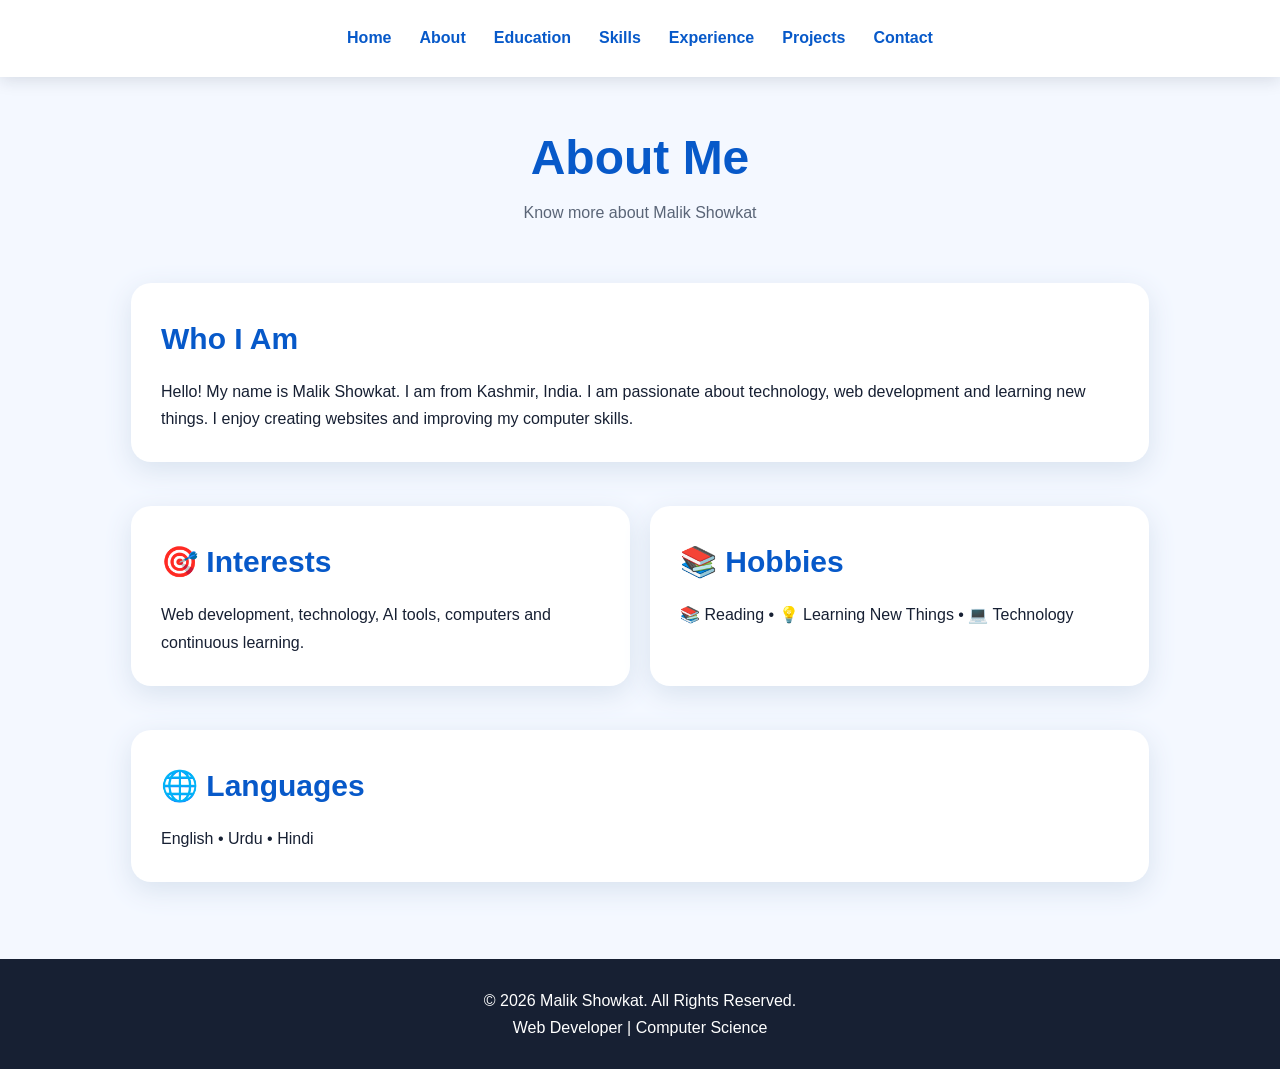
==== about.html @ 84380466 "Add files via upload" ====
<!DOCTYPE html><html lang="en"><head><meta charset="UTF-8"><!-- KEEP your exact Google Search Console verification meta tag here. Do not remove it. --><meta name="description" content="About of Malik Showkat, Web Developer from Kashmir, India."><title>About | Malik Showkat</title><meta name="viewport" content="width=device-width, initial-scale=1.0"><link rel="stylesheet" href="style.css"></head><body><nav><a href="index.html">Home</a><a href="about.html">About</a><a href="education.html">Education</a><a href="skills.html">Skills</a><a href="experience.html">Experience</a><a href="projects.html">Projects</a><a href="contact.html">Contact</a></nav><div class="page-title"><h1>About Me</h1><p>Know more about Malik Showkat</p></div><main class="container"><section class="card"><h2>Who I Am</h2><p>Hello! My name is Malik Showkat. I am from Kashmir, India. I am passionate about technology, web development and learning new things. I enjoy creating websites and improving my computer skills.</p></section><div class="grid"><section class="card"><h2>🎯 Interests</h2><p>Web development, technology, AI tools, computers and continuous learning.</p></section><section class="card"><h2>📚 Hobbies</h2><p>📚 Reading • 💡 Learning New Things • 💻 Technology</p></section></div><section class="card"><h2>🌐 Languages</h2><p>English • Urdu • Hindi</p></section></main><footer><p>© 2026 Malik Showkat. All Rights Reserved.</p><p>Web Developer | Computer Science</p></footer></body></html>
---- style.css ----
*{box-sizing:border-box;margin:0;padding:0}html{scroll-behavior:smooth}body{font-family:Arial,sans-serif;background:#f4f8ff;color:#172033;line-height:1.7}a{color:inherit}header.hero{min-height:72vh;display:flex;align-items:center;justify-content:center;text-align:center;padding:70px 20px;color:#fff;background:linear-gradient(135deg,#0759c9,#1597e5,#19b5fe);background-size:200% 200%;animation:gradient 8s ease infinite;overflow:hidden}.hero-content{animation:up .8s ease}.profile{width:175px;height:175px;border-radius:50%;object-fit:cover;border:5px solid white;box-shadow:0 12px 35px #0004;margin-bottom:20px}.hero h1{font-size:clamp(38px,7vw,62px)}.hero p{font-size:clamp(18px,3vw,23px)}.buttons{margin-top:25px}.btn{display:inline-block;padding:12px 22px;border-radius:30px;text-decoration:none;font-weight:bold;margin:5px;transition:.3s}.primary{background:#fff;color:#0759c9}.secondary{border:2px solid #fff;color:#fff}.btn:hover{transform:translateY(-4px)}nav{position:sticky;top:0;z-index:10;background:#fff;text-align:center;padding:14px;box-shadow:0 3px 16px #17203322}nav a{display:inline-block;color:#0759c9;text-decoration:none;margin:4px 8px;font-weight:bold;padding:6px;border-bottom:2px solid transparent;transition:.25s}nav a:hover,nav a.active{border-bottom-color:#1597e5}.container{max-width:1050px;margin:auto;padding:25px 16px 55px}.page-title{text-align:center;padding:40px 10px 10px;animation:up .7s ease}.page-title h1{color:#0759c9;font-size:clamp(32px,6vw,48px)}.page-title p{color:#5a6577}.card{background:#fff;border-radius:20px;padding:30px;margin:22px 0;box-shadow:0 8px 28px #d8e2ef;animation:up .7s ease;transition:.3s}.card:hover{transform:translateY(-6px)}h2{color:#0759c9;margin-bottom:14px;font-size:30px}h3{color:#0759c9}.grid{display:grid;grid-template-columns:repeat(2,1fr);gap:20px}.skills{display:flex;flex-wrap:wrap;gap:12px}.skill{background:#e5f1ff;color:#0759c9;padding:11px 17px;border-radius:22px;font-weight:bold;transition:.3s}.skill:hover{transform:scale(1.07)}.timeline{border-left:4px solid #1597e5;padding-left:22px}.timeline-item{margin-bottom:25px}.contact-list{display:grid;gap:13px}.contact-item{padding:16px;background:#f4f8ff;border-radius:12px;text-decoration:none;color:#0759c9;font-weight:bold}footer{background:#172033;color:white;text-align:center;padding:28px 16px}@keyframes up{from{opacity:0;transform:translateY(25px)}to{opacity:1;transform:translateY(0)}}@keyframes gradient{0%,100%{background-position:0 50%}50%{background-position:100% 50%}}@media(max-width:700px){nav a{font-size:14px;margin:3px 4px}.grid{grid-template-columns:1fr}.card{padding:22px}.profile{width:145px;height:145px}}
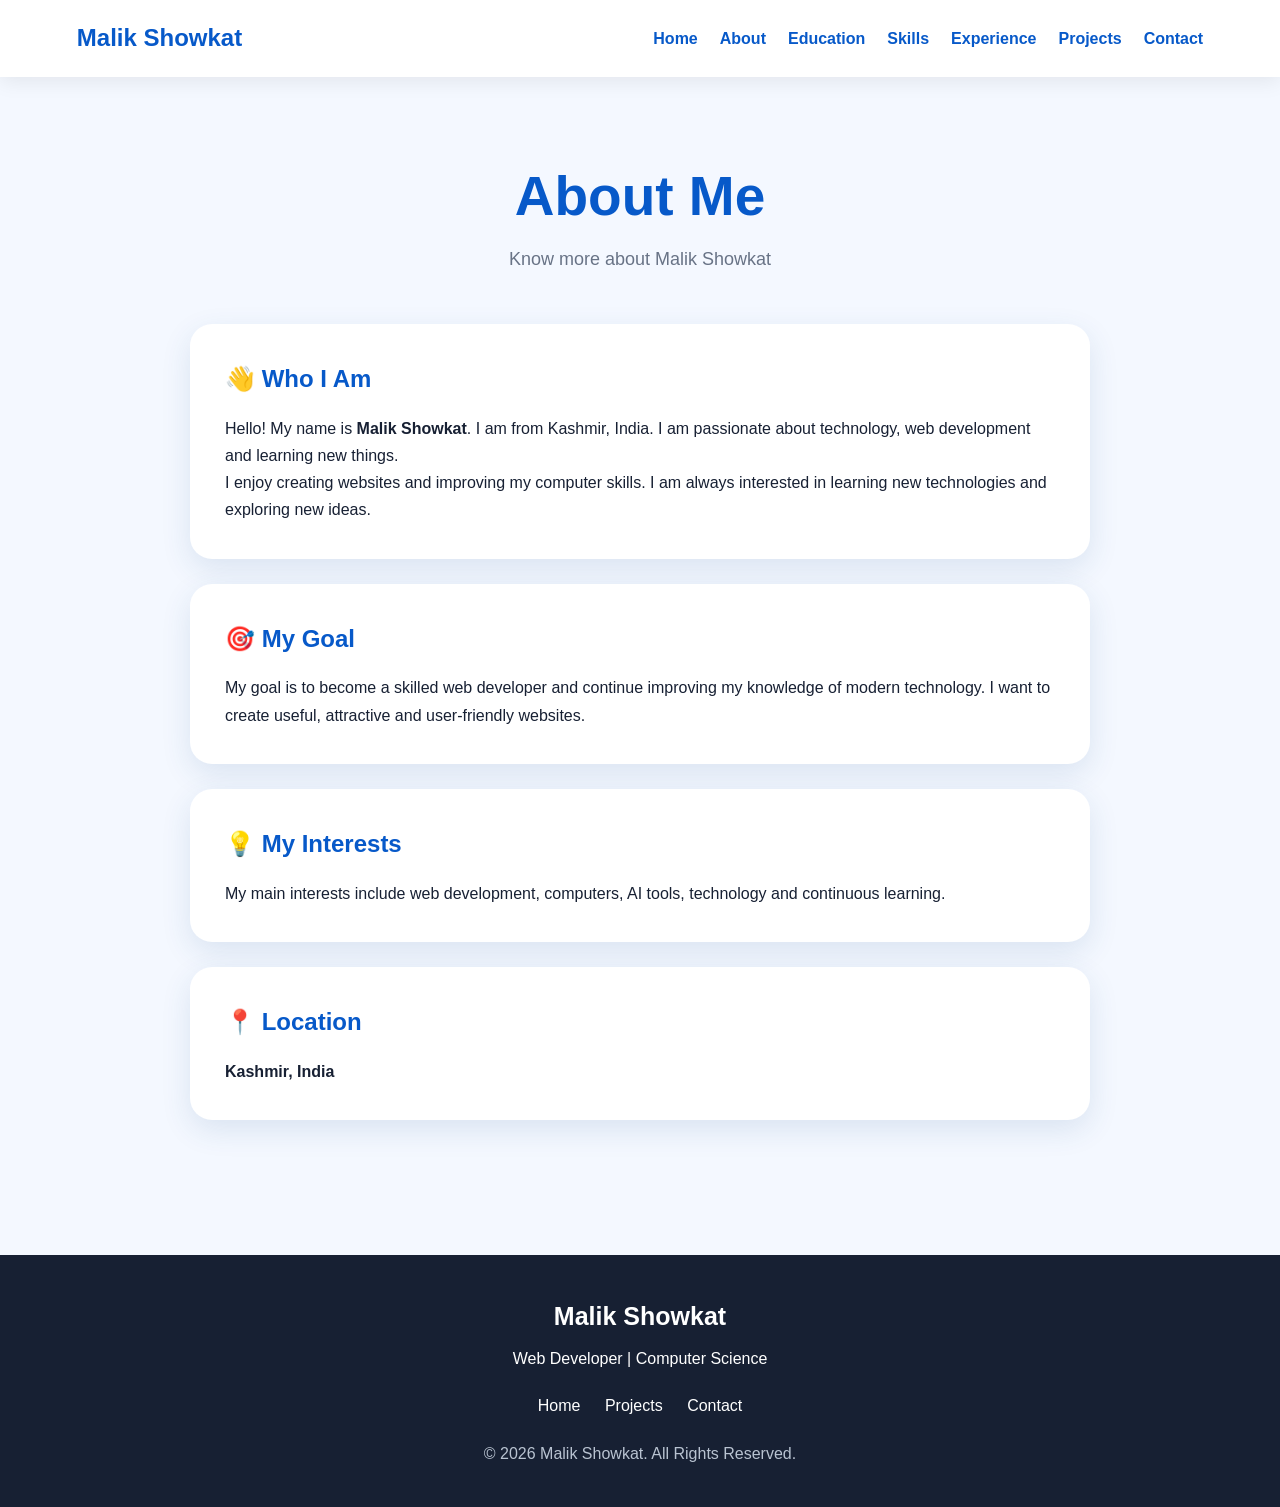
==== commit f2eedb9d: "Update About page design" ====
--- a/about.html
+++ b/about.html
@@ -1 +1,101 @@
-<!DOCTYPE html><html lang="en"><head><meta charset="UTF-8"><!-- KEEP your exact Google Search Console verification meta tag here. Do not remove it. --><meta name="description" content="About of Malik Showkat, Web Developer from Kashmir, India."><title>About | Malik Showkat</title><meta name="viewport" content="width=device-width, initial-scale=1.0"><link rel="stylesheet" href="style.css"></head><body><nav><a href="index.html">Home</a><a href="about.html">About</a><a href="education.html">Education</a><a href="skills.html">Skills</a><a href="experience.html">Experience</a><a href="projects.html">Projects</a><a href="contact.html">Contact</a></nav><div class="page-title"><h1>About Me</h1><p>Know more about Malik Showkat</p></div><main class="container"><section class="card"><h2>Who I Am</h2><p>Hello! My name is Malik Showkat. I am from Kashmir, India. I am passionate about technology, web development and learning new things. I enjoy creating websites and improving my computer skills.</p></section><div class="grid"><section class="card"><h2>🎯 Interests</h2><p>Web development, technology, AI tools, computers and continuous learning.</p></section><section class="card"><h2>📚 Hobbies</h2><p>📚 Reading • 💡 Learning New Things • 💻 Technology</p></section></div><section class="card"><h2>🌐 Languages</h2><p>English • Urdu • Hindi</p></section></main><footer><p>© 2026 Malik Showkat. All Rights Reserved.</p><p>Web Developer | Computer Science</p></footer></body></html>+<!DOCTYPE html>
+<html lang="en">
+<head>
+<meta charset="UTF-8">
+<meta name="viewport" content="width=device-width, initial-scale=1.0">
+<meta name="description" content="About Malik Showkat - Web Developer from Kashmir, India">
+<title>About Me | Malik Showkat</title>
+<link rel="stylesheet" href="style.css">
+</head>
+
+<body>
+
+<nav class="navbar">
+    <div class="logo">Malik Showkat</div>
+
+    <div class="nav-links">
+        <a href="index.html">Home</a>
+        <a href="about.html">About</a>
+        <a href="education.html">Education</a>
+        <a href="skills.html">Skills</a>
+        <a href="experience.html">Experience</a>
+        <a href="projects.html">Projects</a>
+        <a href="contact.html">Contact</a>
+    </div>
+</nav>
+
+<main class="page">
+
+    <div class="page-title">
+        <h1>About Me</h1>
+        <p>Know more about Malik Showkat</p>
+    </div>
+
+    <div class="container">
+
+        <section class="card">
+            <h2>👋 Who I Am</h2>
+
+            <p>
+                Hello! My name is <strong>Malik Showkat</strong>.
+                I am from Kashmir, India. I am passionate about
+                technology, web development and learning new things.
+            </p>
+
+            <p>
+                I enjoy creating websites and improving my computer
+                skills. I am always interested in learning new
+                technologies and exploring new ideas.
+            </p>
+        </section>
+
+        <section class="card">
+            <h2>🎯 My Goal</h2>
+
+            <p>
+                My goal is to become a skilled web developer and
+                continue improving my knowledge of modern technology.
+                I want to create useful, attractive and
+                user-friendly websites.
+            </p>
+        </section>
+
+        <section class="card">
+            <h2>💡 My Interests</h2>
+
+            <p>
+                My main interests include web development,
+                computers, AI tools, technology and continuous
+                learning.
+            </p>
+        </section>
+
+        <section class="card">
+            <h2>📍 Location</h2>
+
+            <p>
+                <strong>Kashmir, India</strong>
+            </p>
+        </section>
+
+    </div>
+
+</main>
+
+<footer>
+    <h3>Malik Showkat</h3>
+    <p>Web Developer | Computer Science</p>
+
+    <div class="footer-links">
+        <a href="index.html">Home</a>
+        <a href="projects.html">Projects</a>
+        <a href="contact.html">Contact</a>
+    </div>
+
+    <p class="copyright">
+        © 2026 Malik Showkat. All Rights Reserved.
+    </p>
+</footer>
+
+</body>
+          </html>
--- a/style.css
+++ b/style.css
@@ -1 +1,531 @@
-*{box-sizing:border-box;margin:0;padding:0}html{scroll-behavior:smooth}body{font-family:Arial,sans-serif;background:#f4f8ff;color:#172033;line-height:1.7}a{color:inherit}header.hero{min-height:72vh;display:flex;align-items:center;justify-content:center;text-align:center;padding:70px 20px;color:#fff;background:linear-gradient(135deg,#0759c9,#1597e5,#19b5fe);background-size:200% 200%;animation:gradient 8s ease infinite;overflow:hidden}.hero-content{animation:up .8s ease}.profile{width:175px;height:175px;border-radius:50%;object-fit:cover;border:5px solid white;box-shadow:0 12px 35px #0004;margin-bottom:20px}.hero h1{font-size:clamp(38px,7vw,62px)}.hero p{font-size:clamp(18px,3vw,23px)}.buttons{margin-top:25px}.btn{display:inline-block;padding:12px 22px;border-radius:30px;text-decoration:none;font-weight:bold;margin:5px;transition:.3s}.primary{background:#fff;color:#0759c9}.secondary{border:2px solid #fff;color:#fff}.btn:hover{transform:translateY(-4px)}nav{position:sticky;top:0;z-index:10;background:#fff;text-align:center;padding:14px;box-shadow:0 3px 16px #17203322}nav a{display:inline-block;color:#0759c9;text-decoration:none;margin:4px 8px;font-weight:bold;padding:6px;border-bottom:2px solid transparent;transition:.25s}nav a:hover,nav a.active{border-bottom-color:#1597e5}.container{max-width:1050px;margin:auto;padding:25px 16px 55px}.page-title{text-align:center;padding:40px 10px 10px;animation:up .7s ease}.page-title h1{color:#0759c9;font-size:clamp(32px,6vw,48px)}.page-title p{color:#5a6577}.card{background:#fff;border-radius:20px;padding:30px;margin:22px 0;box-shadow:0 8px 28px #d8e2ef;animation:up .7s ease;transition:.3s}.card:hover{transform:translateY(-6px)}h2{color:#0759c9;margin-bottom:14px;font-size:30px}h3{color:#0759c9}.grid{display:grid;grid-template-columns:repeat(2,1fr);gap:20px}.skills{display:flex;flex-wrap:wrap;gap:12px}.skill{background:#e5f1ff;color:#0759c9;padding:11px 17px;border-radius:22px;font-weight:bold;transition:.3s}.skill:hover{transform:scale(1.07)}.timeline{border-left:4px solid #1597e5;padding-left:22px}.timeline-item{margin-bottom:25px}.contact-list{display:grid;gap:13px}.contact-item{padding:16px;background:#f4f8ff;border-radius:12px;text-decoration:none;color:#0759c9;font-weight:bold}footer{background:#172033;color:white;text-align:center;padding:28px 16px}@keyframes up{from{opacity:0;transform:translateY(25px)}to{opacity:1;transform:translateY(0)}}@keyframes gradient{0%,100%{background-position:0 50%}50%{background-position:100% 50%}}@media(max-width:700px){nav a{font-size:14px;margin:3px 4px}.grid{grid-template-columns:1fr}.card{padding:22px}.profile{width:145px;height:145px}}+*{
+    box-sizing:border-box;
+    margin:0;
+    padding:0;
+}
+
+html{
+    scroll-behavior:smooth;
+}
+
+body{
+    font-family:Arial, sans-serif;
+    background:#f4f8ff;
+    color:#172033;
+    line-height:1.7;
+    overflow-x:hidden;
+}
+
+/* ================= NAVBAR ================= */
+
+.navbar{
+    width:100%;
+    padding:18px 6%;
+    display:flex;
+    justify-content:space-between;
+    align-items:center;
+    background:rgba(255,255,255,.96);
+    position:absolute;
+    top:0;
+    left:0;
+    z-index:20;
+    box-shadow:0 4px 20px rgba(0,0,0,.08);
+}
+
+.logo{
+    font-size:24px;
+    font-weight:bold;
+    color:#0759c9;
+}
+
+.nav-links{
+    display:flex;
+    flex-wrap:wrap;
+    justify-content:center;
+    gap:22px;
+}
+
+.nav-links a{
+    color:#0759c9;
+    text-decoration:none;
+    font-weight:bold;
+    transition:.3s;
+    position:relative;
+}
+
+.nav-links a::after{
+    content:"";
+    position:absolute;
+    left:0;
+    bottom:-5px;
+    width:0;
+    height:3px;
+    background:#1597e5;
+    transition:.3s;
+}
+
+.nav-links a:hover{
+    color:#1597e5;
+}
+
+.nav-links a:hover::after{
+    width:100%;
+}
+
+/* ================= HERO ================= */
+
+.hero{
+    min-height:100vh;
+    padding-top:100px;
+    display:flex;
+    flex-direction:column;
+    justify-content:center;
+    align-items:center;
+    text-align:center;
+    color:white;
+    background:linear-gradient(
+        135deg,
+        #0759c9,
+        #1597e5,
+        #19b5fe
+    );
+    background-size:300% 300%;
+    animation:gradientMove 8s ease infinite;
+    overflow:hidden;
+}
+
+.hero-content{
+    animation:fadeUp 1s ease;
+    padding:30px 20px;
+}
+
+.profile{
+    width:180px;
+    height:180px;
+    object-fit:cover;
+    border-radius:50%;
+    border:6px solid white;
+    box-shadow:0 15px 40px rgba(0,0,0,.3);
+    margin-bottom:25px;
+    animation:float 4s ease-in-out infinite;
+}
+
+.welcome{
+    font-size:14px;
+    font-weight:bold;
+    letter-spacing:3px;
+    margin-bottom:10px;
+    opacity:.9;
+}
+
+.hero h1{
+    font-size:clamp(40px,7vw,70px);
+    margin-bottom:8px;
+    font-weight:800;
+}
+
+.hero h2{
+    font-size:clamp(20px,3vw,30px);
+    font-weight:normal;
+}
+
+.hero h2 span{
+    margin:0 5px;
+}
+
+.hero-text{
+    max-width:650px;
+    margin:18px auto;
+    font-size:18px;
+    opacity:.95;
+}
+
+.buttons{
+    margin-top:28px;
+}
+
+.btn{
+    display:inline-block;
+    padding:14px 28px;
+    margin:7px;
+    border-radius:35px;
+    text-decoration:none;
+    font-weight:bold;
+    font-size:17px;
+    transition:.3s;
+}
+
+.primary{
+    background:white;
+    color:#0759c9;
+}
+
+.secondary{
+    border:2px solid white;
+    color:white;
+}
+
+.btn:hover{
+    transform:translateY(-5px) scale(1.03);
+    box-shadow:0 12px 25px rgba(0,0,0,.2);
+}
+
+/* ================= INTRO ================= */
+
+.intro{
+    max-width:900px;
+    margin:80px auto 40px;
+    padding:50px 30px;
+    text-align:center;
+}
+
+.small-title{
+    color:#1597e5;
+    font-weight:bold;
+    letter-spacing:3px;
+    margin-bottom:10px;
+}
+
+.intro h2{
+    color:#0759c9;
+    font-size:clamp(30px,5vw,48px);
+    margin-bottom:18px;
+}
+
+.intro h2 span{
+    color:#1597e5;
+}
+
+.intro p:not(.small-title){
+    max-width:700px;
+    margin:0 auto 25px;
+    font-size:18px;
+    color:#5d6878;
+}
+
+.learn-btn{
+    display:inline-block;
+    background:#0759c9;
+    color:white;
+    padding:13px 25px;
+    border-radius:30px;
+    text-decoration:none;
+    font-weight:bold;
+    transition:.3s;
+}
+
+.learn-btn:hover{
+    background:#1597e5;
+    transform:translateY(-4px);
+}
+
+/* ================= CARDS ================= */
+
+.quick-section{
+    max-width:1100px;
+    margin:30px auto 80px;
+    padding:20px;
+    display:grid;
+    grid-template-columns:repeat(3,1fr);
+    gap:25px;
+}
+
+.quick-card{
+    background:white;
+    padding:35px 25px;
+    text-align:center;
+    border-radius:22px;
+    box-shadow:0 10px 30px rgba(30,80,140,.12);
+    transition:.4s;
+    animation:fadeUp 1s ease;
+}
+
+.quick-card:hover{
+    transform:translateY(-10px);
+    box-shadow:0 18px 40px rgba(30,80,140,.2);
+}
+
+.icon{
+    font-size:45px;
+    margin-bottom:12px;
+}
+
+.quick-card h3{
+    color:#0759c9;
+    font-size:23px;
+    margin-bottom:10px;
+}
+
+.quick-card p{
+    color:#687386;
+}
+
+/* ================= COMMON PAGE ================= */
+
+.page{
+    min-height:100vh;
+    padding:150px 20px 70px;
+}
+
+.page-title{
+    text-align:center;
+    margin-bottom:50px;
+}
+
+.page-title h1{
+    color:#0759c9;
+    font-size:clamp(35px,6vw,55px);
+}
+
+.page-title p{
+    color:#687386;
+    font-size:18px;
+}
+
+.container{
+    max-width:900px;
+    margin:auto;
+}
+
+.card{
+    background:white;
+    padding:35px;
+    margin-bottom:25px;
+    border-radius:22px;
+    box-shadow:0 10px 30px rgba(30,80,140,.12);
+    transition:.3s;
+}
+
+.card:hover{
+    transform:translateY(-6px);
+}
+
+.card h2{
+    color:#0759c9;
+    margin-bottom:15px;
+}
+
+/* ================= SKILLS ================= */
+
+.skills{
+    display:flex;
+    flex-wrap:wrap;
+    gap:12px;
+}
+
+.skill{
+    background:#e5f1ff;
+    color:#0759c9;
+    padding:10px 18px;
+    border-radius:25px;
+    font-weight:bold;
+    transition:.3s;
+}
+
+.skill:hover{
+    background:#0759c9;
+    color:white;
+    transform:scale(1.05);
+}
+
+/* ================= PROJECTS ================= */
+
+.projects{
+    display:grid;
+    grid-template-columns:repeat(2,1fr);
+    gap:25px;
+}
+
+.project{
+    background:white;
+    padding:30px;
+    border-radius:22px;
+    box-shadow:0 10px 30px rgba(30,80,140,.12);
+    transition:.4s;
+}
+
+.project:hover{
+    transform:translateY(-8px);
+}
+
+.project h2{
+    color:#0759c9;
+    margin-bottom:10px;
+}
+
+.project a{
+    display:inline-block;
+    margin-top:15px;
+    color:white;
+    background:#0759c9;
+    padding:10px 20px;
+    border-radius:25px;
+    text-decoration:none;
+    font-weight:bold;
+}
+
+/* ================= CONTACT ================= */
+
+.contact-card{
+    max-width:700px;
+    margin:auto;
+    background:white;
+    padding:40px;
+    border-radius:25px;
+    box-shadow:0 10px 35px rgba(30,80,140,.15);
+    text-align:center;
+}
+
+.contact-card p{
+    margin:15px 0;
+    font-size:18px;
+}
+
+.contact-card a{
+    color:#0759c9;
+    text-decoration:none;
+    font-weight:bold;
+}
+
+/* ================= FOOTER ================= */
+
+footer{
+    text-align:center;
+    background:#172033;
+    color:white;
+    padding:40px 20px;
+    margin-top:40px;
+}
+
+footer h3{
+    font-size:25px;
+    margin-bottom:8px;
+}
+
+.footer-links{
+    margin:20px 0;
+}
+
+.footer-links a{
+    color:white;
+    text-decoration:none;
+    margin:0 10px;
+    transition:.3s;
+}
+
+.footer-links a:hover{
+    color:#19b5fe;
+}
+
+.copyright{
+    margin-top:20px;
+    color:#b9c3d1;
+}
+
+/* ================= ANIMATIONS ================= */
+
+@keyframes gradientMove{
+    0%{background-position:0% 50%}
+    50%{background-position:100% 50%}
+    100%{background-position:0% 50%}
+}
+
+@keyframes fadeUp{
+    from{
+        opacity:0;
+        transform:translateY(35px);
+    }
+    to{
+        opacity:1;
+        transform:translateY(0);
+    }
+}
+
+@keyframes float{
+    0%,100%{
+        transform:translateY(0);
+    }
+    50%{
+        transform:translateY(-12px);
+    }
+}
+
+/* ================= MOBILE ================= */
+
+@media(max-width:800px){
+
+    .navbar{
+        position:absolute;
+        flex-direction:column;
+        gap:12px;
+        padding:15px 10px;
+    }
+
+    .logo{
+        font-size:21px;
+    }
+
+    .nav-links{
+        gap:8px 15px;
+    }
+
+    .nav-links a{
+        font-size:14px;
+    }
+
+    .hero{
+        min-height:100vh;
+        padding-top:150px;
+    }
+
+    .profile{
+        width:150px;
+        height:150px;
+    }
+
+    .hero-text{
+        font-size:16px;
+    }
+
+    .quick-section{
+        grid-template-columns:1fr;
+        margin-bottom:50px;
+    }
+
+    .projects{
+        grid-template-columns:1fr;
+    }
+
+    .card,
+    .contact-card{
+        padding:25px 20px;
+    }
+}
+
+@media(max-width:480px){
+
+    .nav-links{
+        gap:6px 12px;
+    }
+
+    .nav-links a{
+        font-size:13px;
+    }
+
+    .hero h1{
+        font-size:39px;
+    }
+
+    .hero h2{
+        font-size:19px;
+    }
+
+    .btn{
+        padding:12px 22px;
+        font-size:15px;
+    }
+
+    .intro{
+        padding:35px 20px;
+    }
+  }
